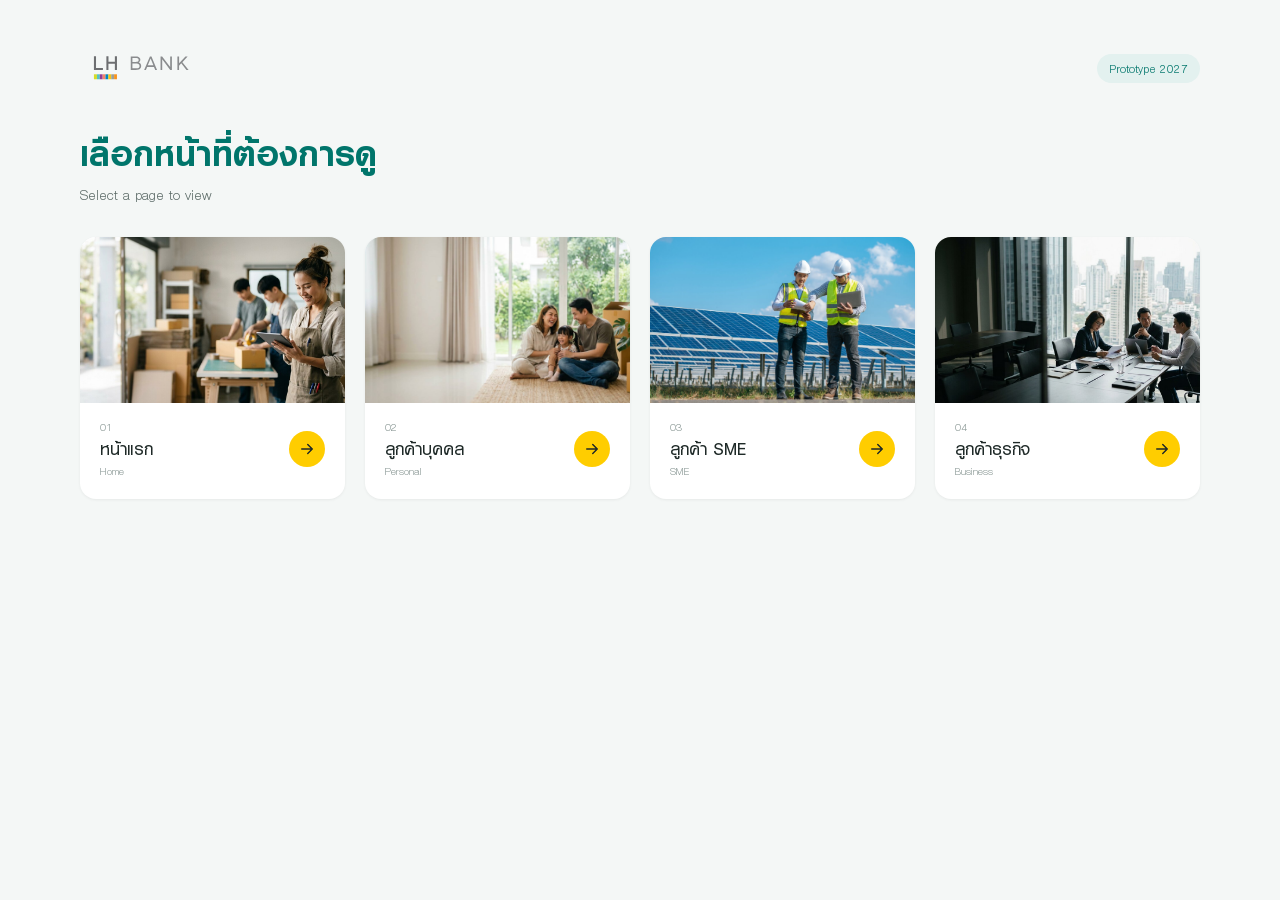
==== index.html @ 62e51f25 "feat: Create home page on prototype website" ====
<!doctype html>
<html lang="th">
<head>
<meta charset="utf-8">
<meta name="viewport" content="width=device-width, initial-scale=1">
<title>เลือกหน้า | LH Bank 2027 – Prototype</title>
<link rel="stylesheet" href="assets/fonts.css">
<style>
body{margin:0;background:#F4F7F6;color:#1F2A28;font-family:'LH Body','Noto Sans Thai',system-ui,sans-serif}
a{color:inherit;text-decoration:none}
a:focus-visible{outline:3px solid #FFCD00;outline-offset:3px;border-radius:16px}
.wrap{max-width:1120px;margin:0 auto;padding:48px 16px 64px}
header{display:flex;align-items:center;justify-content:space-between;gap:16px;flex-wrap:wrap;margin-bottom:40px}
header img{height:40px;width:auto;display:block}
.tag{font-size:13px;color:#00756B;background:#E3F1EF;padding:6px 12px;border-radius:999px}
h1{font-family:'LH Header',sans-serif;font-size:clamp(28px,4vw,40px);margin:0 0 8px;color:#00756B}
p.lead{margin:0 0 32px;color:#5A6966;font-size:16px}
.grid{display:grid;grid-template-columns:repeat(auto-fill,minmax(240px,1fr));gap:20px}
.card{display:flex;flex-direction:column;background:#FFF;border-radius:16px;overflow:hidden;box-shadow:0 1px 3px rgba(0,0,0,.06);transition:transform .15s,box-shadow .15s}
.card:hover{transform:translateY(-4px);box-shadow:0 12px 28px rgba(0,117,107,.16)}
.card img{width:100%;aspect-ratio:16/10;object-fit:cover;display:block;background:#E3F1EF}
.body{padding:16px 20px 20px;display:flex;align-items:center;justify-content:space-between;gap:12px}
.num{font-size:12px;color:#8A9895;letter-spacing:.04em}
.name{font-family:'LH Header',sans-serif;font-size:20px;margin-top:2px}
.file{font-size:12px;color:#8A9895;margin-top:4px}
.arrow{flex-shrink:0;width:36px;height:36px;border-radius:50%;background:#FFCD00;display:grid;place-items:center;color:#1F2A28}
.card:hover .arrow{background:#00756B;color:#FFF}
.arrow svg{width:18px;height:18px;fill:none;stroke:currentColor;stroke-width:2;stroke-linecap:round;stroke-linejoin:round}
</style>
</head>
<body>
<div class="wrap">
  <header>
    <img src="assets/img/887a1b7f9e239e435b28a71c83b7e51c.svg" alt="LH Bank">
    <span class="tag">Prototype 2027</span>
  </header>

  <h1>เลือกหน้าที่ต้องการดู</h1>
  <p class="lead">Select a page to view</p>

  <nav class="grid">
    <a class="card" href="01-Home.html">
      <img src="assets/img/d7a9edfb422a532cbf4f3928127666ca.jpg" alt="">
      <div class="body">
        <div><div class="num">01</div><div class="name">หน้าแรก</div><div class="file">Home</div></div>
        <span class="arrow"><svg viewBox="0 0 24 24"><path d="M5 12h14M13 6l6 6-6 6"/></svg></span>
      </div>
    </a>
    <a class="card" href="02-Personal.html">
      <img src="assets/img/0f361559d9312af12988ff76e22d515d.jpg" alt="">
      <div class="body">
        <div><div class="num">02</div><div class="name">ลูกค้าบุคคล</div><div class="file">Personal</div></div>
        <span class="arrow"><svg viewBox="0 0 24 24"><path d="M5 12h14M13 6l6 6-6 6"/></svg></span>
      </div>
    </a>
    <a class="card" href="03-SME.html">
      <img src="assets/img/c14864205db8e2bf638a93dc718d0fe4.jpg" alt="">
      <div class="body">
        <div><div class="num">03</div><div class="name">ลูกค้า SME</div><div class="file">SME</div></div>
        <span class="arrow"><svg viewBox="0 0 24 24"><path d="M5 12h14M13 6l6 6-6 6"/></svg></span>
      </div>
    </a>
    <a class="card" href="04-Business.html">
      <img src="assets/img/ea393ebb98e89cbe57b409975ef6c050.jpg" alt="">
      <div class="body">
        <div><div class="num">04</div><div class="name">ลูกค้าธุรกิจ</div><div class="file">Business</div></div>
        <span class="arrow"><svg viewBox="0 0 24 24"><path d="M5 12h14M13 6l6 6-6 6"/></svg></span>
      </div>
    </a>
  </nav>
</div>
</body>
</html>
---- assets/fonts.css ----
@font-face{font-family:'LH Header';src:url([data-uri]) format('truetype');font-weight:400;font-display:swap}
@font-face{font-family:'LH Header';src:url([data-uri]) format('truetype');font-weight:700;font-display:swap}
@font-face{font-family:'LH Header';src:url([data-uri]) format('truetype');font-weight:200;font-display:swap}
@font-face{font-family:'LH Body';src:url([data-uri]) format('truetype');font-weight:400;font-display:swap}
@font-face{font-family:'LH Body';src:url([data-uri]) format('truetype');font-weight:700;font-display:swap}
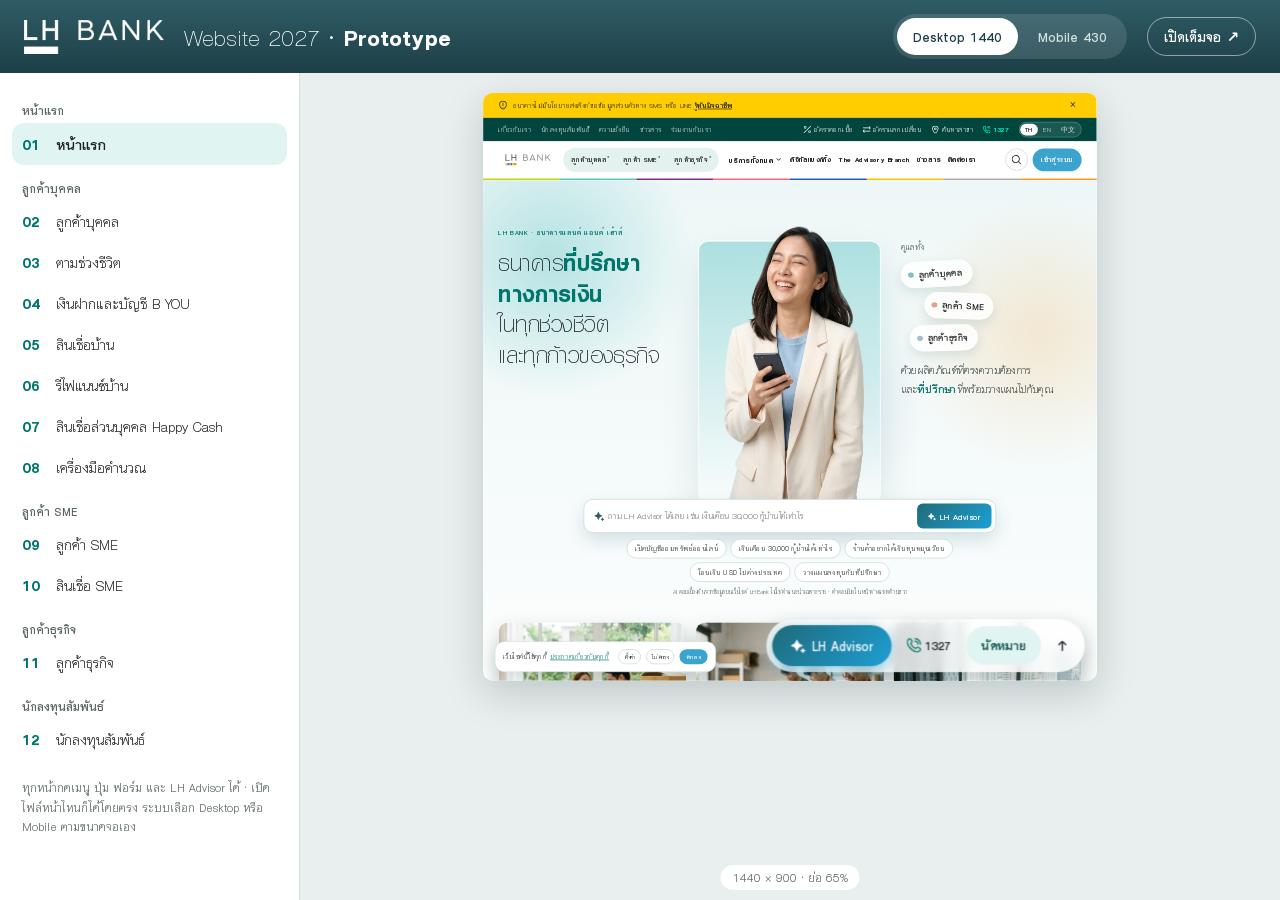
==== commit d051047b: "feat: Update LH web front" ====
--- a/index.html
+++ b/index.html
@@ -1,73 +1,49 @@
 <!doctype html>
-<html lang="th">
-<head>
-<meta charset="utf-8">
-<meta name="viewport" content="width=device-width, initial-scale=1">
-<title>เลือกหน้า | LH Bank 2027 – Prototype</title>
-<link rel="stylesheet" href="assets/fonts.css">
+<html lang="th"><head><meta charset="utf-8"><meta name="viewport" content="width=device-width, initial-scale=1">
+<title>LH Bank 2027 – Prototype</title>
 <style>
-body{margin:0;background:#F4F7F6;color:#1F2A28;font-family:'LH Body','Noto Sans Thai',system-ui,sans-serif}
-a{color:inherit;text-decoration:none}
-a:focus-visible{outline:3px solid #FFCD00;outline-offset:3px;border-radius:16px}
-.wrap{max-width:1120px;margin:0 auto;padding:48px 16px 64px}
-header{display:flex;align-items:center;justify-content:space-between;gap:16px;flex-wrap:wrap;margin-bottom:40px}
-header img{height:40px;width:auto;display:block}
-.tag{font-size:13px;color:#00756B;background:#E3F1EF;padding:6px 12px;border-radius:999px}
-h1{font-family:'LH Header',sans-serif;font-size:clamp(28px,4vw,40px);margin:0 0 8px;color:#00756B}
-p.lead{margin:0 0 32px;color:#5A6966;font-size:16px}
-.grid{display:grid;grid-template-columns:repeat(auto-fill,minmax(240px,1fr));gap:20px}
-.card{display:flex;flex-direction:column;background:#FFF;border-radius:16px;overflow:hidden;box-shadow:0 1px 3px rgba(0,0,0,.06);transition:transform .15s,box-shadow .15s}
-.card:hover{transform:translateY(-4px);box-shadow:0 12px 28px rgba(0,117,107,.16)}
-.card img{width:100%;aspect-ratio:16/10;object-fit:cover;display:block;background:#E3F1EF}
-.body{padding:16px 20px 20px;display:flex;align-items:center;justify-content:space-between;gap:12px}
-.num{font-size:12px;color:#8A9895;letter-spacing:.04em}
-.name{font-family:'LH Header',sans-serif;font-size:20px;margin-top:2px}
-.file{font-size:12px;color:#8A9895;margin-top:4px}
-.arrow{flex-shrink:0;width:36px;height:36px;border-radius:50%;background:#FFCD00;display:grid;place-items:center;color:#1F2A28}
-.card:hover .arrow{background:#00756B;color:#FFF}
-.arrow svg{width:18px;height:18px;fill:none;stroke:currentColor;stroke-width:2;stroke-linecap:round;stroke-linejoin:round}
-</style>
-</head>
-<body>
-<div class="wrap">
-  <header>
-    <img src="assets/img/887a1b7f9e239e435b28a71c83b7e51c.svg" alt="LH Bank">
-    <span class="tag">Prototype 2027</span>
-  </header>
-
-  <h1>เลือกหน้าที่ต้องการดู</h1>
-  <p class="lead">Select a page to view</p>
-
-  <nav class="grid">
-    <a class="card" href="01-Home.html">
-      <img src="assets/img/d7a9edfb422a532cbf4f3928127666ca.jpg" alt="">
-      <div class="body">
-        <div><div class="num">01</div><div class="name">หน้าแรก</div><div class="file">Home</div></div>
-        <span class="arrow"><svg viewBox="0 0 24 24"><path d="M5 12h14M13 6l6 6-6 6"/></svg></span>
-      </div>
-    </a>
-    <a class="card" href="02-Personal.html">
-      <img src="assets/img/0f361559d9312af12988ff76e22d515d.jpg" alt="">
-      <div class="body">
-        <div><div class="num">02</div><div class="name">ลูกค้าบุคคล</div><div class="file">Personal</div></div>
-        <span class="arrow"><svg viewBox="0 0 24 24"><path d="M5 12h14M13 6l6 6-6 6"/></svg></span>
-      </div>
-    </a>
-    <a class="card" href="03-SME.html">
-      <img src="assets/img/c14864205db8e2bf638a93dc718d0fe4.jpg" alt="">
-      <div class="body">
-        <div><div class="num">03</div><div class="name">ลูกค้า SME</div><div class="file">SME</div></div>
-        <span class="arrow"><svg viewBox="0 0 24 24"><path d="M5 12h14M13 6l6 6-6 6"/></svg></span>
-      </div>
-    </a>
-    <a class="card" href="04-Business.html">
-      <img src="assets/img/ea393ebb98e89cbe57b409975ef6c050.jpg" alt="">
-      <div class="body">
-        <div><div class="num">04</div><div class="name">ลูกค้าธุรกิจ</div><div class="file">Business</div></div>
-        <span class="arrow"><svg viewBox="0 0 24 24"><path d="M5 12h14M13 6l6 6-6 6"/></svg></span>
-      </div>
-    </a>
-  </nav>
-</div>
-</body>
-</html>
+@font-face{font-family:'LH Header';src:url(assets/img/b1d7fcd17278de146986b6230ad7c6b3.ttf) format('truetype');font-weight:700}
+@font-face{font-family:'LH Header';src:url(assets/img/baf2bb913db2650885d9cae367852f92.ttf) format('truetype');font-weight:200}
+@font-face{font-family:'LH Body';src:url(assets/img/d0cf0748997b2b0f4245fd9e3cbff622.ttf) format('truetype');font-weight:400}
+@font-face{font-family:'LH Body';src:url(assets/img/c6afad55c0dd9c8d908becaea6ef3ed8.ttf) format('truetype');font-weight:700}
+*{box-sizing:border-box}
+html,body{height:100%}
+body{margin:0;font-family:'LH Body',system-ui,sans-serif;color:#1F2224;background:#E8EFEE;display:grid;grid-template-columns:300px 1fr;grid-template-rows:auto 1fr}
+header{grid-column:1/-1;display:flex;align-items:center;gap:20px;padding:14px 24px;background:linear-gradient(180deg,#2F5C66 0%,#1D3F47 100%);color:#fff;flex-wrap:wrap}
+header img{height:34px;width:auto}
+header h1{margin:0;font-family:'LH Header',sans-serif;font-weight:200;font-size:26px;flex:1;min-width:200px}
+header h1 b{font-weight:700}
+.sizes{display:flex;gap:4px;background:rgba(255,255,255,.12);border-radius:999px;padding:4px}
+.sizes button{font:inherit;font-weight:700;font-size:15px;border:0;border-radius:999px;padding:8px 16px;background:transparent;color:#CFE3E0;cursor:pointer}
+.sizes button[aria-pressed=true]{background:#fff;color:#1D3F47}
+.open{color:#fff;font-weight:700;font-size:15px;text-decoration:none;border:1.5px solid rgba(255,255,255,.5);border-radius:999px;padding:8px 16px}
+aside{background:#fff;border-right:1px solid #D3E3E0;overflow:auto;padding:14px 12px 24px}
+aside .g{margin:14px 10px 4px;font-size:13px;font-weight:700;color:#5A6662}
+aside button{display:flex;gap:10px;align-items:center;width:100%;text-align:left;font:inherit;font-size:16px;border:0;background:transparent;padding:10px;border-radius:12px;cursor:pointer;color:#1F2224}
+aside button span{font-family:'LH Header',sans-serif;font-weight:700;color:#00756B;width:24px}
+aside button:hover{background:#F1F6F5}
+aside button[aria-current=true]{background:#E0F4F1;font-weight:700}
+aside .tip{margin:18px 10px 0;font-size:13px;line-height:1.5;color:#5A6662}
+main{position:relative;overflow:hidden;display:flex;justify-content:center;align-items:flex-start;padding:20px}
+.frame{transform-origin:top center;background:#fff;box-shadow:0 20px 60px rgba(0,30,36,.18);border-radius:14px;overflow:hidden}
+.frame iframe{display:block;border:0;width:100%;height:100%}
+.label{position:absolute;bottom:10px;left:50%;transform:translateX(-50%);font-size:13px;color:#5A6662;background:#fff;border-radius:999px;padding:4px 12px}
+@media (max-width:900px){body{grid-template-columns:1fr;grid-template-rows:auto auto 1fr}aside{border-right:0;border-bottom:1px solid #D3E3E0;max-height:220px}}
+</style></head><body>
+<header><img src="assets/img/11cfd8ece265d7235786dd51f0fc33e6.png" alt="LH Bank"><h1>Website 2027 · <b>Prototype</b></h1>
+<div class="sizes" role="group" aria-label="ขนาดจอ"><button type="button" data-w="1440" aria-pressed="true">Desktop 1440</button><button type="button" data-w="430" aria-pressed="false">Mobile 430</button></div>
+<a class="open" id="open" href="01-Home.html" target="_blank" rel="noopener">เปิดเต็มจอ ↗</a></header>
+<aside><nav aria-label="หน้าใน prototype"><p class="g">หน้าแรก</p><button type="button" data-file="01-Home.html"><span>01</span>หน้าแรก</button><p class="g">ลูกค้าบุคคล</p><button type="button" data-file="02-Personal.html"><span>02</span>ลูกค้าบุคคล</button><button type="button" data-file="03-Life-Stages.html"><span>03</span>ตามช่วงชีวิต</button><button type="button" data-file="04-Deposit.html"><span>04</span>เงินฝากและบัญชี B YOU</button><button type="button" data-file="05-Home-Loan.html"><span>05</span>สินเชื่อบ้าน</button><button type="button" data-file="06-Home-Refinance.html"><span>06</span>รีไฟแนนซ์บ้าน</button><button type="button" data-file="07-Happy-Cash.html"><span>07</span>สินเชื่อส่วนบุคคล Happy Cash</button><button type="button" data-file="08-Calculators.html"><span>08</span>เครื่องมือคำนวณ</button><p class="g">ลูกค้า SME</p><button type="button" data-file="09-SME.html"><span>09</span>ลูกค้า SME</button><button type="button" data-file="10-SME-Loan.html"><span>10</span>สินเชื่อ SME</button><p class="g">ลูกค้าธุรกิจ</p><button type="button" data-file="11-Corporate.html"><span>11</span>ลูกค้าธุรกิจ</button><p class="g">นักลงทุนสัมพันธ์</p><button type="button" data-file="12-Investor-Relations.html"><span>12</span>นักลงทุนสัมพันธ์</button></nav><p class="tip">ทุกหน้ากดเมนู ปุ่ม ฟอร์ม และ LH Advisor ได้ · เปิดไฟล์หน้าไหนก็ได้โดยตรง ระบบเลือก Desktop หรือ Mobile ตามขนาดจอเอง</p></aside>
+<main><div class="frame" id="frame"><iframe id="f" title="หน้าตัวอย่าง" src="01-Home.html?nobar=1"></iframe></div><span class="label" id="lb"></span></main>
+<script>
+(function(){
+  var W=1440,H=900,file='01-Home.html',f=document.getElementById('f'),fr=document.getElementById('frame'),main=document.querySelector('main'),lb=document.getElementById('lb');
+  function hFor(w){return w===1440?900:932;}
+  function lay(){var aw=main.clientWidth-40,ah=main.clientHeight-50,h=hFor(W),s=Math.min(1,aw/W,ah/h);fr.style.width=W+'px';fr.style.height=h+'px';fr.style.transform='scale('+s+')';fr.style.marginBottom=(-(1-s)*h)+'px';lb.textContent=W+' × '+h+' · ย่อ '+Math.round(s*100)+'%';}
+  function load(){f.src=file+'?nobar=1';document.getElementById('open').href=file;document.querySelectorAll('aside button').forEach(function(b){b.setAttribute('aria-current',b.dataset.file===file?'true':'false');});}
+  document.querySelectorAll('.sizes button').forEach(function(b){b.addEventListener('click',function(){W=+b.dataset.w;document.querySelectorAll('.sizes button').forEach(function(x){x.setAttribute('aria-pressed',x===b?'true':'false');});lay();f.src=f.src;});});
+  document.querySelectorAll('aside button').forEach(function(b){b.addEventListener('click',function(){file=b.dataset.file;load();});});
+  f.addEventListener('load',function(){try{var p=f.contentWindow.location.pathname.split('/').pop();if(p&&p!==file){file=p;document.getElementById('open').href=file;document.querySelectorAll('aside button').forEach(function(b){b.setAttribute('aria-current',b.dataset.file===file?'true':'false');});}}catch(e){}});
+  window.addEventListener('resize',lay);lay();load();
+})();
+</script></body></html>
